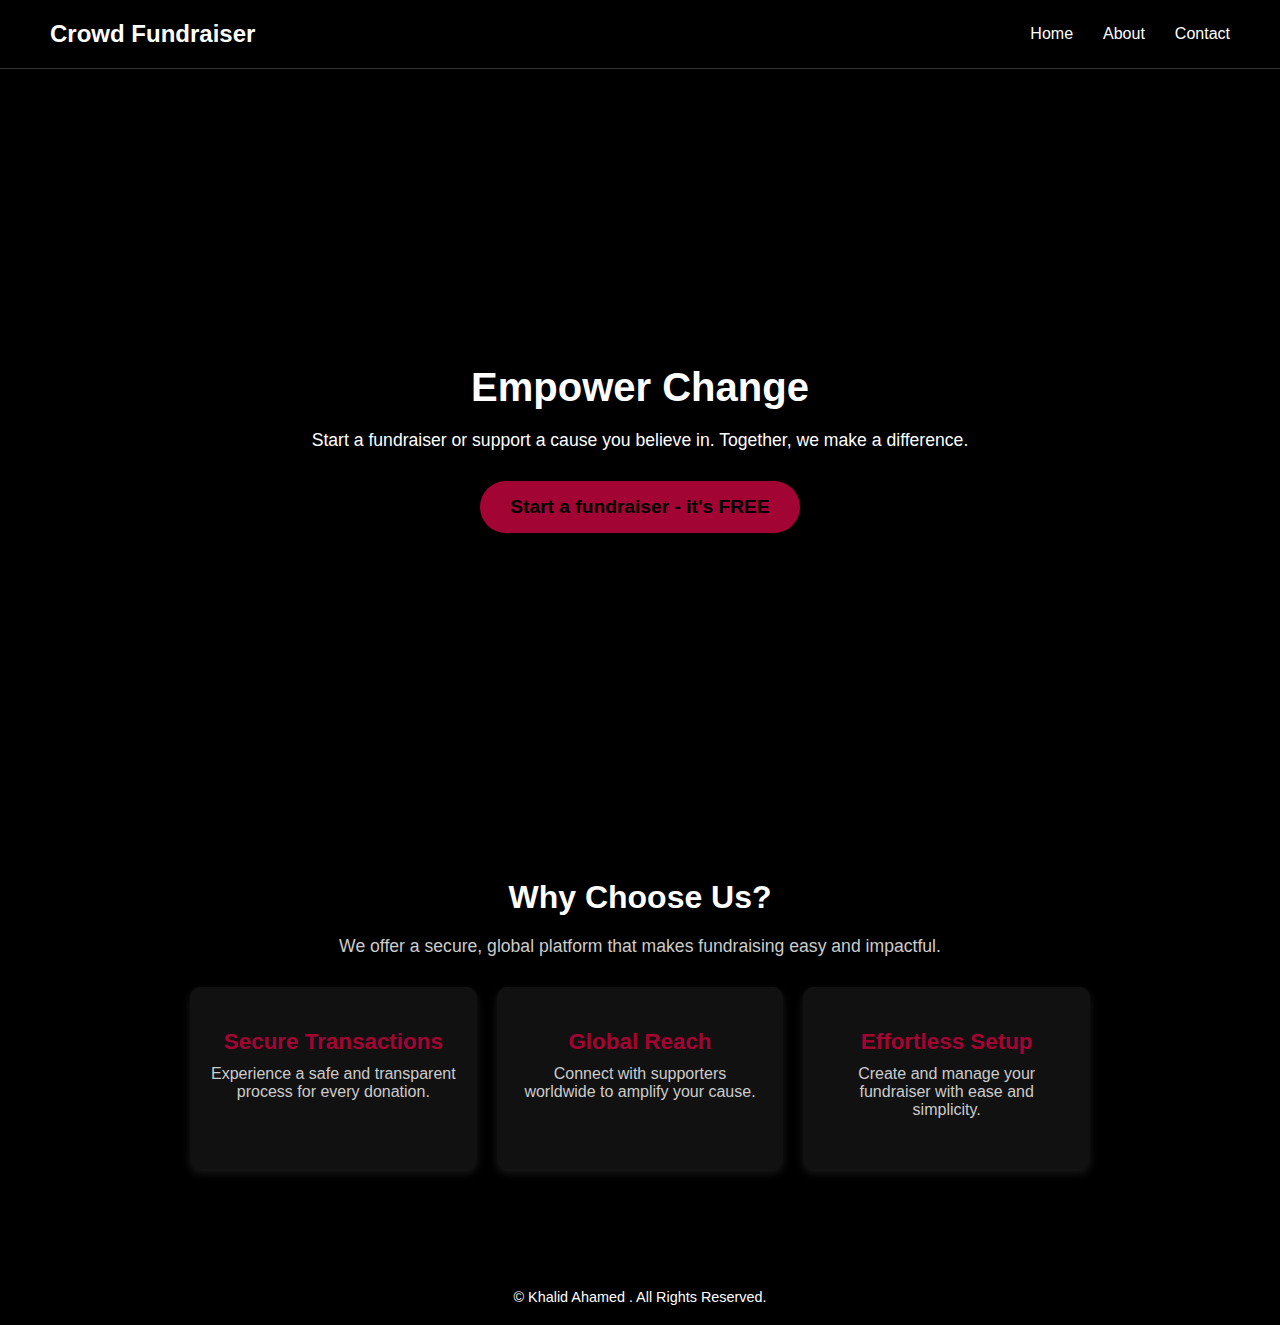
==== index.html @ 4c6d7e27 "div image small" ====
<!DOCTYPE html>
<html lang="en">
<head>
    <meta charset="UTF-8">
    <meta name="viewport" content="width=device-width, initial-scale=1.0">
    <link rel="stylesheet" href="css/style.css">
    <title>Crowd Fundraiser</title>
</head>
<body>
    <header class="navbar">
        <div class="logo">Crowd Fundraiser</div>
        <nav>
            <ul class="nav-links">
                <li><a href="#home">Home</a></li>
                <li><a href="#about">About</a></li>
                <li><a href="#">Contact</a></li> <!-- Leave as it is -->
            </ul>
        </nav>
        
    </header>

   <!-- Hero Section -->
<section class="hero" id="home">
    <div class="hero-content">
        <h1>Empower Change</h1>
        <p>Start a fundraiser or support a cause you believe in. Together, we make a difference.</p>
        <a href="./projects.html" class="cta-button">Start a fundraiser - it's FREE</a>
    </div>
</section>

<!-- About Section -->
<section class="about" id="about">
    <h2>Why Choose Us?</h2>
    <p>We offer a secure, global platform that makes fundraising easy and impactful.</p>
    <div class="features">
        <div class="feature-box">
            <h3>Secure Transactions</h3>
            <p>Experience a safe and transparent process for every donation.</p>
        </div>
        <div class="feature-box">
            <h3>Global Reach</h3>
            <p>Connect with supporters worldwide to amplify your cause.</p>
        </div>
        <div class="feature-box">
            <h3>Effortless Setup</h3>
            <p>Create and manage your fundraiser with ease and simplicity.</p>
        </div>
    </div>
</section>


    <footer>
        <p>&copy; Khalid Ahamed . All Rights Reserved.</p>
    </footer>
</body>
</html>
---- css/style.css ----
/* General Reset */
body, h1, h2, p, ul, li, a {
    margin: 0;
    padding: 0;
    box-sizing: border-box;
    font-family: Inter, "Helvetica Neue", "San Francisco", sans-serif;
}

/* Background and Text Colors */
body {
    background-color: #000; /* Black background */
    color: #fff;           /* White text */
}

html {
    scroll-behavior: smooth;
}


/* Navbar */
.navbar {
    display: flex;
    justify-content: space-between;
    align-items: center;
    padding: 20px 50px;
    background-color: #000;
    color: #fff;
    position: sticky;
    top: 0;
    z-index: 1000;
    border-bottom: 1px solid #333;
}

.navbar .logo {
    font-size: 1.5rem;
    font-weight: bold;
}

.nav-links {
    list-style: none;
    display: flex;
    gap: 30px;
}

.nav-links li a {
    text-decoration: none;
    color: #fff;
    font-size: 1rem;
    transition: color 0.3s;
}

.nav-links li a:hover {
    color: #ffcc00;
}

/* Hero Section */
.hero {
    height: 80vh;
    display: flex;
    flex-direction: column;
    justify-content: center;
    align-items: center;
    text-align: center;
    color: #fff;
    padding: 20px;
}

.hero-content h1 {
    font-size: 2.5rem;
    margin-bottom: 20px;
}

.hero-content p {
    font-size: 1.1rem;
    margin-bottom: 30px;
}

.cta-button {
    padding: 15px 30px;
    background: rgb(162, 5, 52);
    color: #000;
    font-size: 1.2rem;
    font-weight: bold;
    text-decoration: none;
    border-radius: 30px;
    transition: all 0.3s ease;
    display: inline-block;
    text-align: center;
}

.cta-button:hover {
    background-color:rgb(227, 0, 68);
    color: #fff;
    transform: scale(1.09);
    box-shadow: 0 10px 20px rgba(255, 255, 255, 0.4);
}

.cta-button:active {
    transform: scale(0.95); /* Simulate press-down effect */
    box-shadow: 0 5px 10px rgba(0, 128, 255, 0.2); /* Adjust shadow to look pressed */
    background-color: #3c3c3c; /* Darker blue to indicate a click */
}



/* About Section */
.about {
    padding: 50px 20px;
    max-width: 900px;
    margin: 0 auto;
    text-align: center;
}

.about h2 {
    font-size: 2rem;
    margin-bottom: 20px;
}

.about p {
    font-size: 1.1rem;
    margin-bottom: 30px;
    color: #ccc;
}

.features {
    display: flex;
    justify-content: space-around;
    gap: 20px;
    margin-top: 30px;
}

.feature-box {
    width: 30%;
    padding: 20px;
    background-color: #111;
    border-radius: 10px;
    text-align: center;
    box-shadow: 0 4px 8px rgba(255, 255, 255, 0.1);
    transition: transform 0.3s ease, box-shadow 0.3s ease;
}

.feature-box h3 {
    font-size: 1.4rem;
    margin-bottom: 10px;
    color: rgb(162, 5, 52);
}

.feature-box p {
    font-size: 1rem;
    color: #ccc;
}

.feature-box:hover {
    transform: translateY(-5px);
    box-shadow: 0 6px 12px rgba(255, 255, 255, 0.2);
}

/* Footer */
footer {
    text-align: center;
    padding: 20px;
    background: #000;
    color: #fff;
    font-size: 0.9rem;
    margin-top: 50px;
}
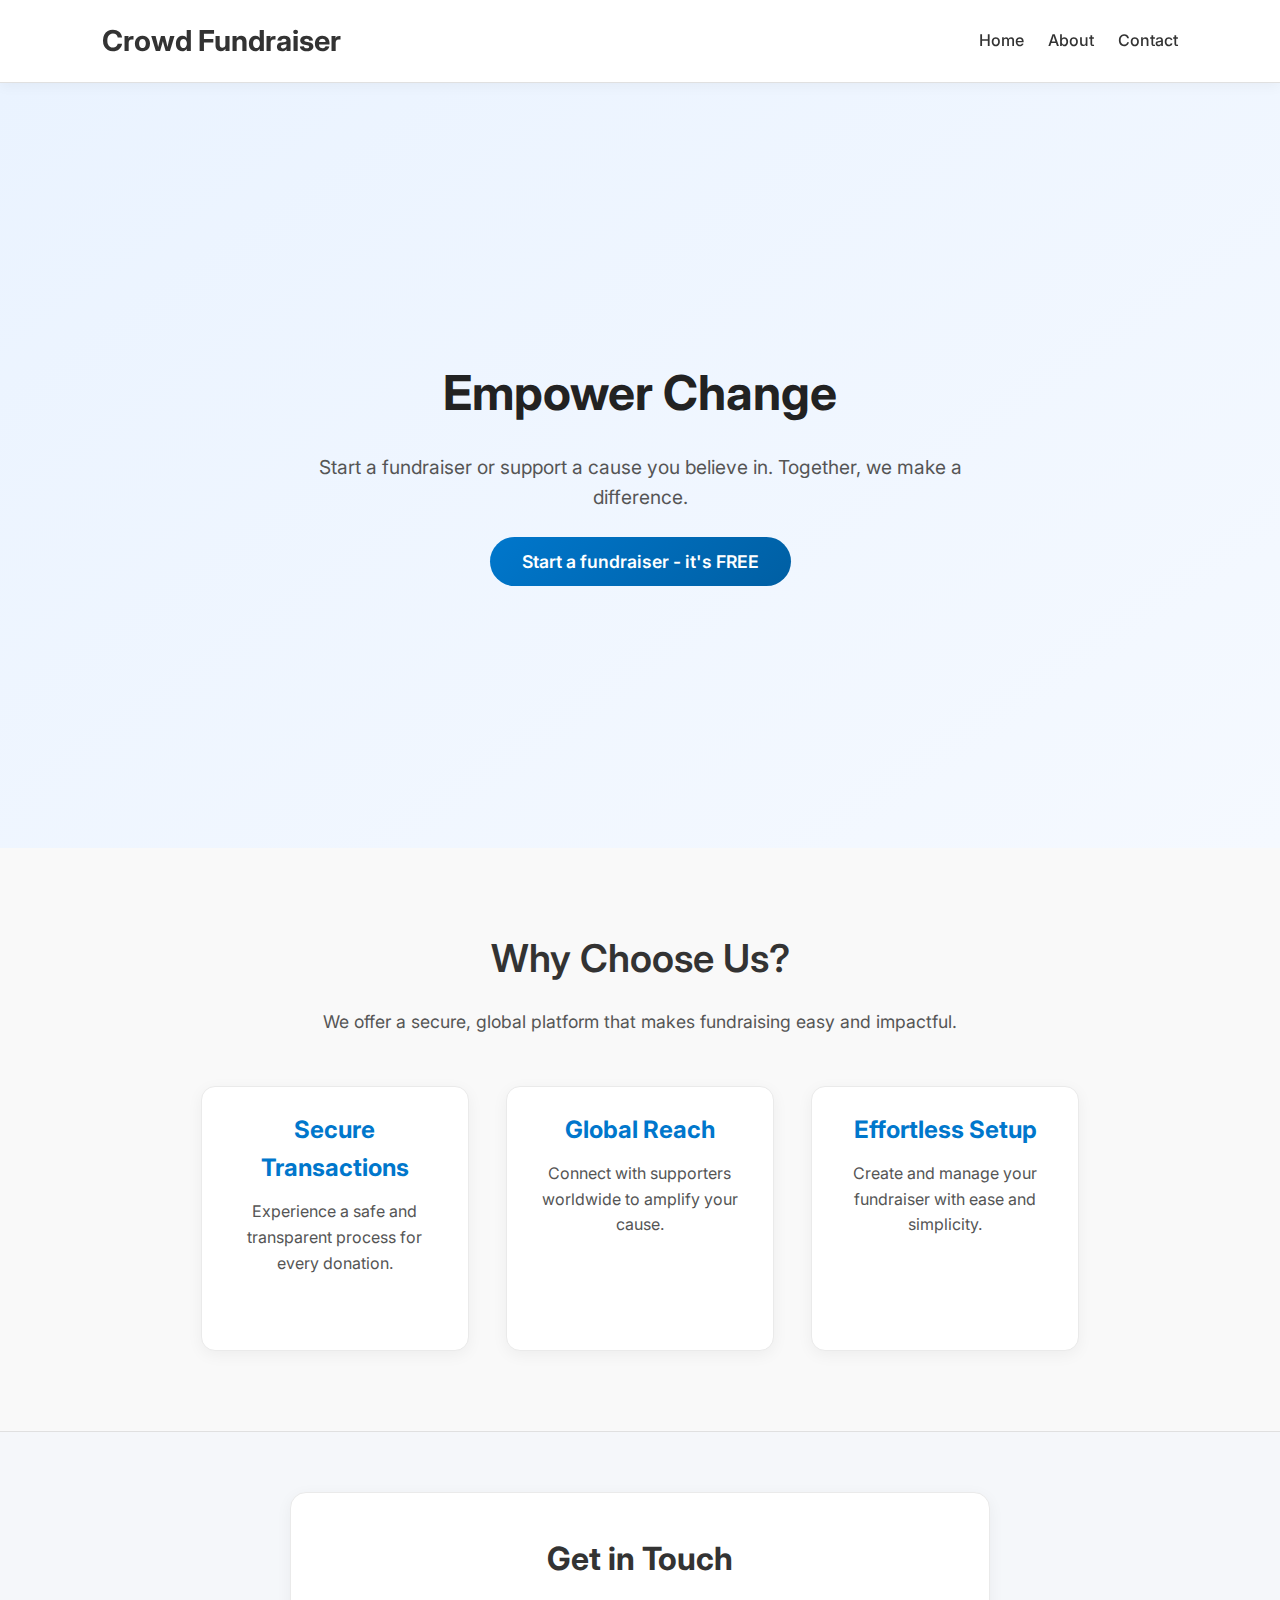
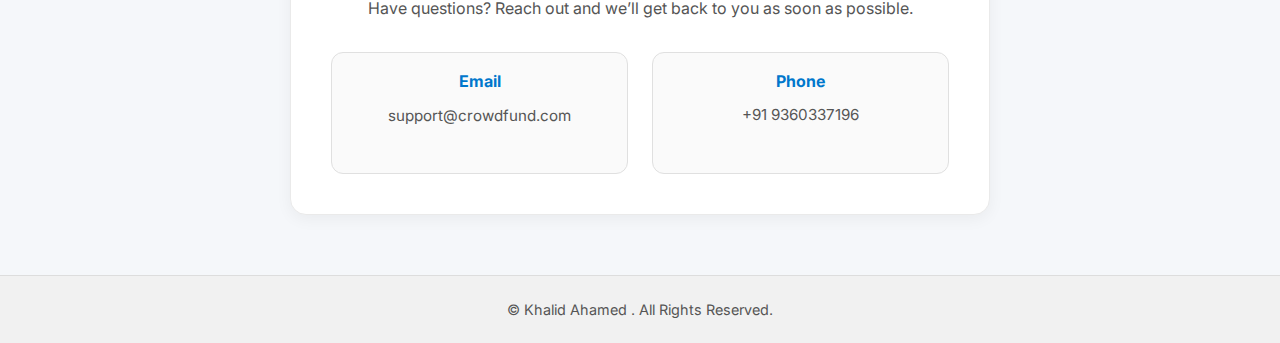
==== commit c0236b47: "foaifhoaishfoiasifa" ====
--- a/index.html
+++ b/index.html
@@ -13,7 +13,7 @@
             <ul class="nav-links">
                 <li><a href="#home">Home</a></li>
                 <li><a href="#about">About</a></li>
-                <li><a href="#">Contact</a></li> <!-- Leave as it is -->
+                <li><a href="#contact">Contact</a></li> <!-- Leave as it is -->
             </ul>
         </nav>
         
@@ -49,6 +49,32 @@
 </section>
 
 
+<!-- Contact Section -->
+<section class="contact" id="contact">
+    <div class="contact-box">
+        <h2>Get in Touch</h2>
+        <p>Have questions? Reach out and we’ll get back to you as soon as possible.</p>
+        <div class="contact-grid">
+            <div class="contact-item">
+                <h3>Email</h3>
+                <a href="mailto:support@crowdfund.com">support@crowdfund.com</a>
+            </div>
+            <div class="contact-item">
+                <h3>Phone</h3>
+                <p>+91 9360337196</p>
+            </div>
+            <!-- <div class="contact-item">
+                <h3>Address</h3>
+                <p>123 Fundraiser St, NY 10001</p>
+            </div> -->
+        </div>
+    </div>
+</section>
+
+
+
+
+
     <footer>
         <p>&copy; Khalid Ahamed . All Rights Reserved.</p>
     </footer>
--- a/css/style.css
+++ b/css/style.css
@@ -1,166 +1,260 @@
-/* General Reset */
-body, h1, h2, p, ul, li, a {
+/* Google Font Import */
+@import url('https://fonts.googleapis.com/css2?family=Inter:wght@400;500;600;700&display=swap');
+
+/* Global Reset */
+* {
     margin: 0;
     padding: 0;
     box-sizing: border-box;
-    font-family: Inter, "Helvetica Neue", "San Francisco", sans-serif;
-}
-
-/* Background and Text Colors */
+}
+
 body {
-    background-color: #000; /* Black background */
-    color: #fff;           /* White text */
+    font-family: 'Inter', sans-serif;
+    background-color: #f9f9f9;
+    color: #333;
+    line-height: 1.6;
+    scroll-behavior: smooth;
+    overflow-x: hidden;
 }
 
 html {
     scroll-behavior: smooth;
 }
 
-
 /* Navbar */
 .navbar {
     display: flex;
     justify-content: space-between;
     align-items: center;
-    padding: 20px 50px;
-    background-color: #000;
-    color: #fff;
+    padding: 18px 8%;
+    background-color: rgba(255, 255, 255, 0.95);
     position: sticky;
     top: 0;
-    z-index: 1000;
-    border-bottom: 1px solid #333;
+    z-index: 999;
+    border-bottom: 1px solid #e0e0e0;
+    box-shadow: 0 4px 12px rgba(0, 0, 0, 0.04);
 }
 
 .navbar .logo {
-    font-size: 1.5rem;
-    font-weight: bold;
+    font-size: 1.8rem;
+    font-weight: 700;
+    color: #333;
 }
 
 .nav-links {
     list-style: none;
     display: flex;
-    gap: 30px;
+    gap: 24px;
 }
 
 .nav-links li a {
     text-decoration: none;
-    color: #fff;
+    color: #333;
+    font-weight: 500;
     font-size: 1rem;
     transition: color 0.3s;
 }
 
 .nav-links li a:hover {
-    color: #ffcc00;
+    color: #0077cc;
 }
 
 /* Hero Section */
 .hero {
-    height: 80vh;
-    display: flex;
-    flex-direction: column;
+    height: 85vh;
+    min-height: 500px;
+    display: flex;
     justify-content: center;
     align-items: center;
     text-align: center;
-    color: #fff;
-    padding: 20px;
+    padding: 0 20px;
+    background: linear-gradient(145deg, #eaf3ff, #f5f9ff);
 }
 
 .hero-content h1 {
-    font-size: 2.5rem;
+    font-size: 3rem;
     margin-bottom: 20px;
+    font-weight: 700;
+    color: #222;
 }
 
 .hero-content p {
+    font-size: 1.2rem;
+    max-width: 700px;
+    margin: 0 auto 35px;
+    color: #555;
+}
+
+.cta-button {
+    padding: 14px 32px;
+    background: linear-gradient(135deg, #0077cc, #005fa3);
+    color: white;
     font-size: 1.1rem;
-    margin-bottom: 30px;
-}
-
-.cta-button {
-    padding: 15px 30px;
-    background: rgb(162, 5, 52);
-    color: #000;
-    font-size: 1.2rem;
-    font-weight: bold;
+    font-weight: 600;
     text-decoration: none;
     border-radius: 30px;
     transition: all 0.3s ease;
-    display: inline-block;
-    text-align: center;
 }
 
 .cta-button:hover {
-    background-color:rgb(227, 0, 68);
-    color: #fff;
-    transform: scale(1.09);
-    box-shadow: 0 10px 20px rgba(255, 255, 255, 0.4);
-}
-
-.cta-button:active {
-    transform: scale(0.95); /* Simulate press-down effect */
-    box-shadow: 0 5px 10px rgba(0, 128, 255, 0.2); /* Adjust shadow to look pressed */
-    background-color: #3c3c3c; /* Darker blue to indicate a click */
-}
-
-
+    background: linear-gradient(135deg, #005fa3, #0077cc);
+    transform: translateY(-3px);
+    box-shadow: 0 8px 20px rgba(0, 119, 204, 0.3);
+}
 
 /* About Section */
 .about {
-    padding: 50px 20px;
-    max-width: 900px;
+    padding: 80px 8%;
+    max-width: 1100px;
     margin: 0 auto;
     text-align: center;
 }
 
 .about h2 {
-    font-size: 2rem;
-    margin-bottom: 20px;
+    font-size: 2.4rem;
+    margin-bottom: 18px;
+    font-weight: 600;
+    color: #333;
 }
 
 .about p {
     font-size: 1.1rem;
-    margin-bottom: 30px;
-    color: #ccc;
-}
-
+    margin-bottom: 50px;
+    color: #555;
+}
+
+/* Feature Boxes */
 .features {
     display: flex;
     justify-content: space-around;
     gap: 20px;
-    margin-top: 30px;
+    flex-wrap: wrap;
+    margin-top: 40px;
 }
 
 .feature-box {
     width: 30%;
-    padding: 20px;
-    background-color: #111;
-    border-radius: 10px;
-    text-align: center;
-    box-shadow: 0 4px 8px rgba(255, 255, 255, 0.1);
+    min-width: 260px;
+    padding: 24px;
+    background-color: #fff;
+    border-radius: 14px;
+    text-align: center;
+    box-shadow: 0 4px 16px rgba(0, 0, 0, 0.05);
     transition: transform 0.3s ease, box-shadow 0.3s ease;
+    border: 1px solid #eaeaea;
 }
 
 .feature-box h3 {
-    font-size: 1.4rem;
-    margin-bottom: 10px;
-    color: rgb(162, 5, 52);
+    font-size: 1.5rem;
+    margin-bottom: 12px;
+    color: #0077cc;
 }
 
 .feature-box p {
     font-size: 1rem;
-    color: #ccc;
+    color: #555;
 }
 
 .feature-box:hover {
-    transform: translateY(-5px);
-    box-shadow: 0 6px 12px rgba(255, 255, 255, 0.2);
+    transform: translateY(-6px);
+    box-shadow: 0 8px 24px rgba(0, 149, 255, 0.451);
 }
 
 /* Footer */
 footer {
     text-align: center;
-    padding: 20px;
-    background: #000;
-    color: #fff;
+    padding: 22px 10px;
+    background: #f1f1f1;
+    color: #555;
     font-size: 0.9rem;
-    margin-top: 50px;
-}
+    border-top: 1px solid #ddd;
+}
+
+/* Contact Section */
+.contact {
+    padding: 60px 20px;
+    background: #f5f7fa;
+    color: #333;
+    border-top: 1px solid #e0e0e0;
+    display: flex;
+    justify-content: center;
+    align-items: center;
+    flex-wrap: wrap;
+}
+
+.contact-box {
+    max-width: 700px;
+    width: 100%;
+    margin: 0 auto;
+    text-align: center;
+    padding: 40px;
+    background: white;
+    border: 1px solid #eaeaea;
+    border-radius: 16px;
+    box-shadow: 0 4px 16px rgba(0, 0, 0, 0.05);
+}
+
+.contact h2 {
+    font-size: 2rem;
+    margin-bottom: 12px;
+}
+
+.contact p {
+    font-size: 1rem;
+    margin-bottom: 30px;
+    color: #555;
+}
+
+.contact-grid {
+    display: grid;
+    grid-template-columns: repeat(auto-fit, minmax(180px, 1fr));
+    gap: 24px;
+    margin-top: 20px;
+}
+
+.contact-item {
+    padding: 16px;
+    border-radius: 12px;
+    background: #fafafa;
+    border: 1px solid #e0e0e0;
+    transition: transform 0.3s ease, box-shadow 0.3s ease;
+}
+
+.contact-item h3 {
+    font-size: 1rem;
+    margin-bottom: 8px;
+    color: #0077cc;
+}
+
+.contact-item p, .contact-item a {
+    font-size: 0.95rem;
+    color: #555;
+    text-decoration: none;
+}
+
+.contact-item:hover {
+    transform: translateY(-4px);
+    box-shadow: 0 8px 20px rgba(0, 119, 204, 0.1);
+}
+
+/* Responsive Tweaks */
+@media (max-width: 768px) {
+    .hero-content h1 {
+        font-size: 2.4rem;
+    }
+
+    .feature-box {
+        width: 100%;
+    }
+}
+
+@media (max-width: 480px) {
+    .cta-button {
+        padding: 12px 24px;
+        font-size: 1rem;
+    }
+
+    .contact-box {
+        padding: 24px;
+    }
+}
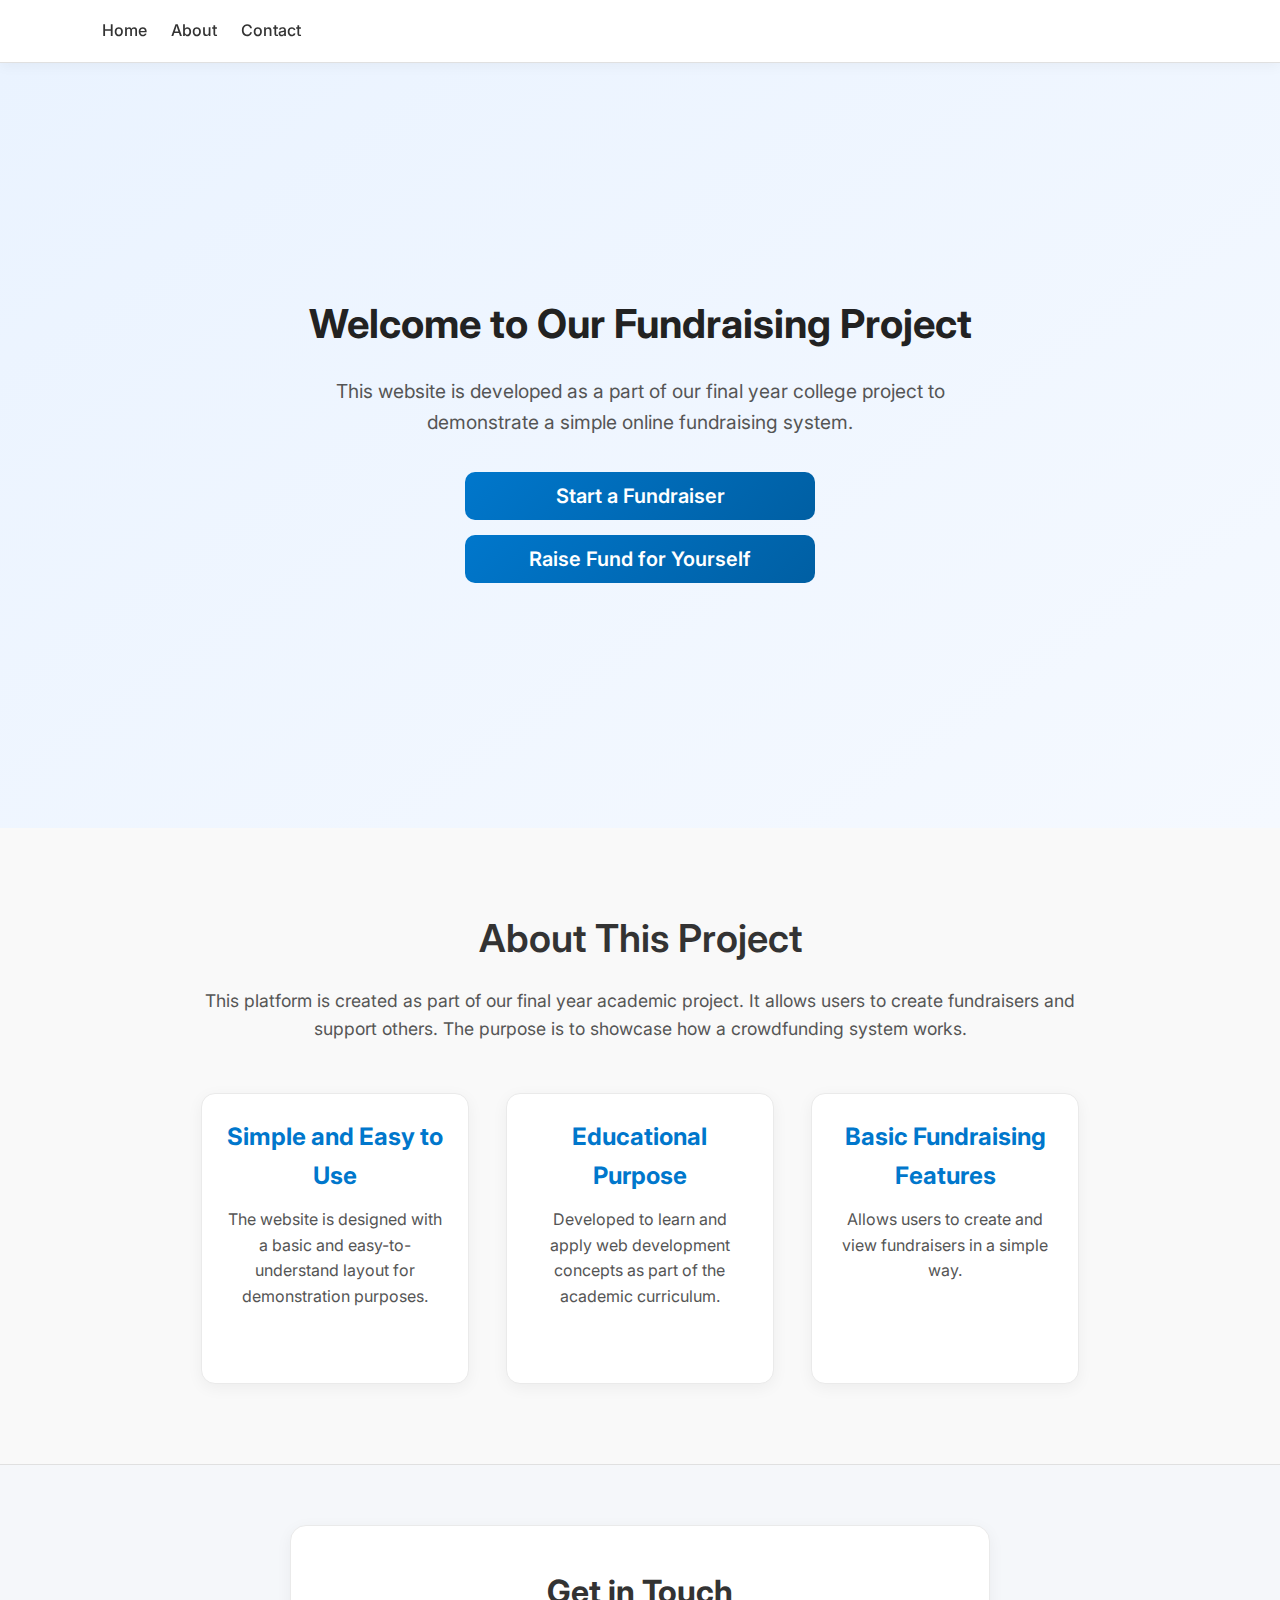
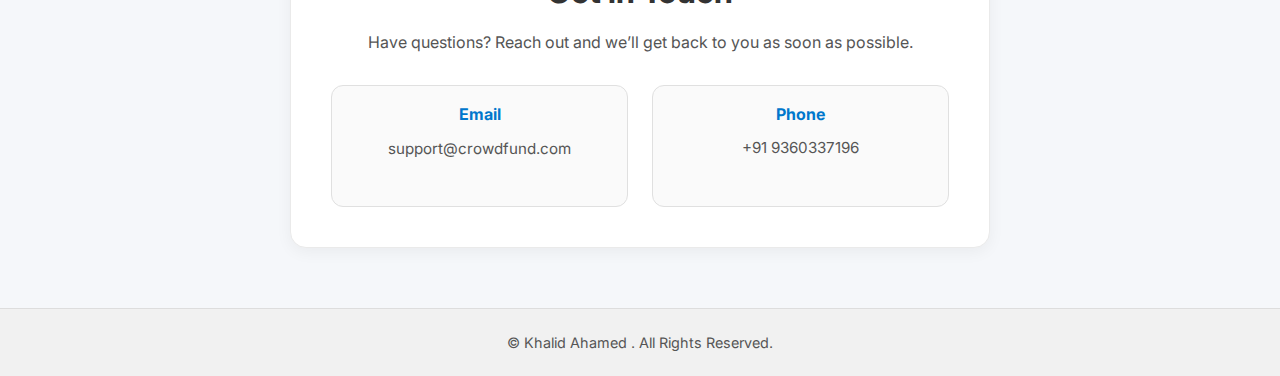
==== commit 6931ac0a: "added new button and styles" ====
--- a/index.html
+++ b/index.html
@@ -8,7 +8,7 @@
 </head>
 <body>
     <header class="navbar">
-        <div class="logo">Crowd Fundraiser</div>
+        <!-- <div class="logo">Crowd Fundraiser</div> -->
         <nav>
             <ul class="nav-links">
                 <li><a href="#home">Home</a></li>
@@ -20,33 +20,43 @@
     </header>
 
    <!-- Hero Section -->
-<section class="hero" id="home">
+   <section class="hero" id="home">
     <div class="hero-content">
-        <h1>Empower Change</h1>
-        <p>Start a fundraiser or support a cause you believe in. Together, we make a difference.</p>
-        <a href="./projects.html" class="cta-button">Start a fundraiser - it's FREE</a>
+        <h1 style="font-size: 40px; font-weight: bold;">Welcome to Our Fundraising Project</h1>
+        <p>This website is developed as a part of our final year college project to demonstrate a simple online fundraising system.</p>
+
+        <a href="projects.html" class="cta-button" target="_blank" 
+        style="display: flex; justify-content: center; align-items: center; width: 50%; margin: 15px auto; text-align: center; padding: 8px 16px; font-size: 20px; border-radius: 10px;">
+        Start a Fundraiser
+        </a>
+
+        <a href="./user.html" class="cta-button" target="_blank" 
+        style="display: flex; justify-content: center; align-items: center; width: 50%; margin: 15px auto; text-align: center; padding: 8px 16px; font-size: 20px; border-radius: 10px;">
+        Raise Fund for Yourself
+        </a>
     </div>
 </section>
 
 <!-- About Section -->
 <section class="about" id="about">
-    <h2>Why Choose Us?</h2>
-    <p>We offer a secure, global platform that makes fundraising easy and impactful.</p>
+    <h2>About This Project</h2>
+    <p>This platform is created as part of our final year academic project. It allows users to create fundraisers and support others. The purpose is to showcase how a crowdfunding system works.</p>
     <div class="features">
         <div class="feature-box">
-            <h3>Secure Transactions</h3>
-            <p>Experience a safe and transparent process for every donation.</p>
+            <h3>Simple and Easy to Use</h3>
+            <p>The website is designed with a basic and easy-to-understand layout for demonstration purposes.</p>
         </div>
         <div class="feature-box">
-            <h3>Global Reach</h3>
-            <p>Connect with supporters worldwide to amplify your cause.</p>
+            <h3>Educational Purpose</h3>
+            <p>Developed to learn and apply web development concepts as part of the academic curriculum.</p>
         </div>
         <div class="feature-box">
-            <h3>Effortless Setup</h3>
-            <p>Create and manage your fundraiser with ease and simplicity.</p>
+            <h3>Basic Fundraising Features</h3>
+            <p>Allows users to create and view fundraisers in a simple way.</p>
         </div>
     </div>
 </section>
+
 
 
 <!-- Contact Section -->
--- a/css/style.css
+++ b/css/style.css
@@ -87,6 +87,8 @@
 
 .cta-button {
     padding: 14px 32px;
+    margin: 1px 0; /* Adds space between buttons */
+
     background: linear-gradient(135deg, #0077cc, #005fa3);
     color: white;
     font-size: 1.1rem;
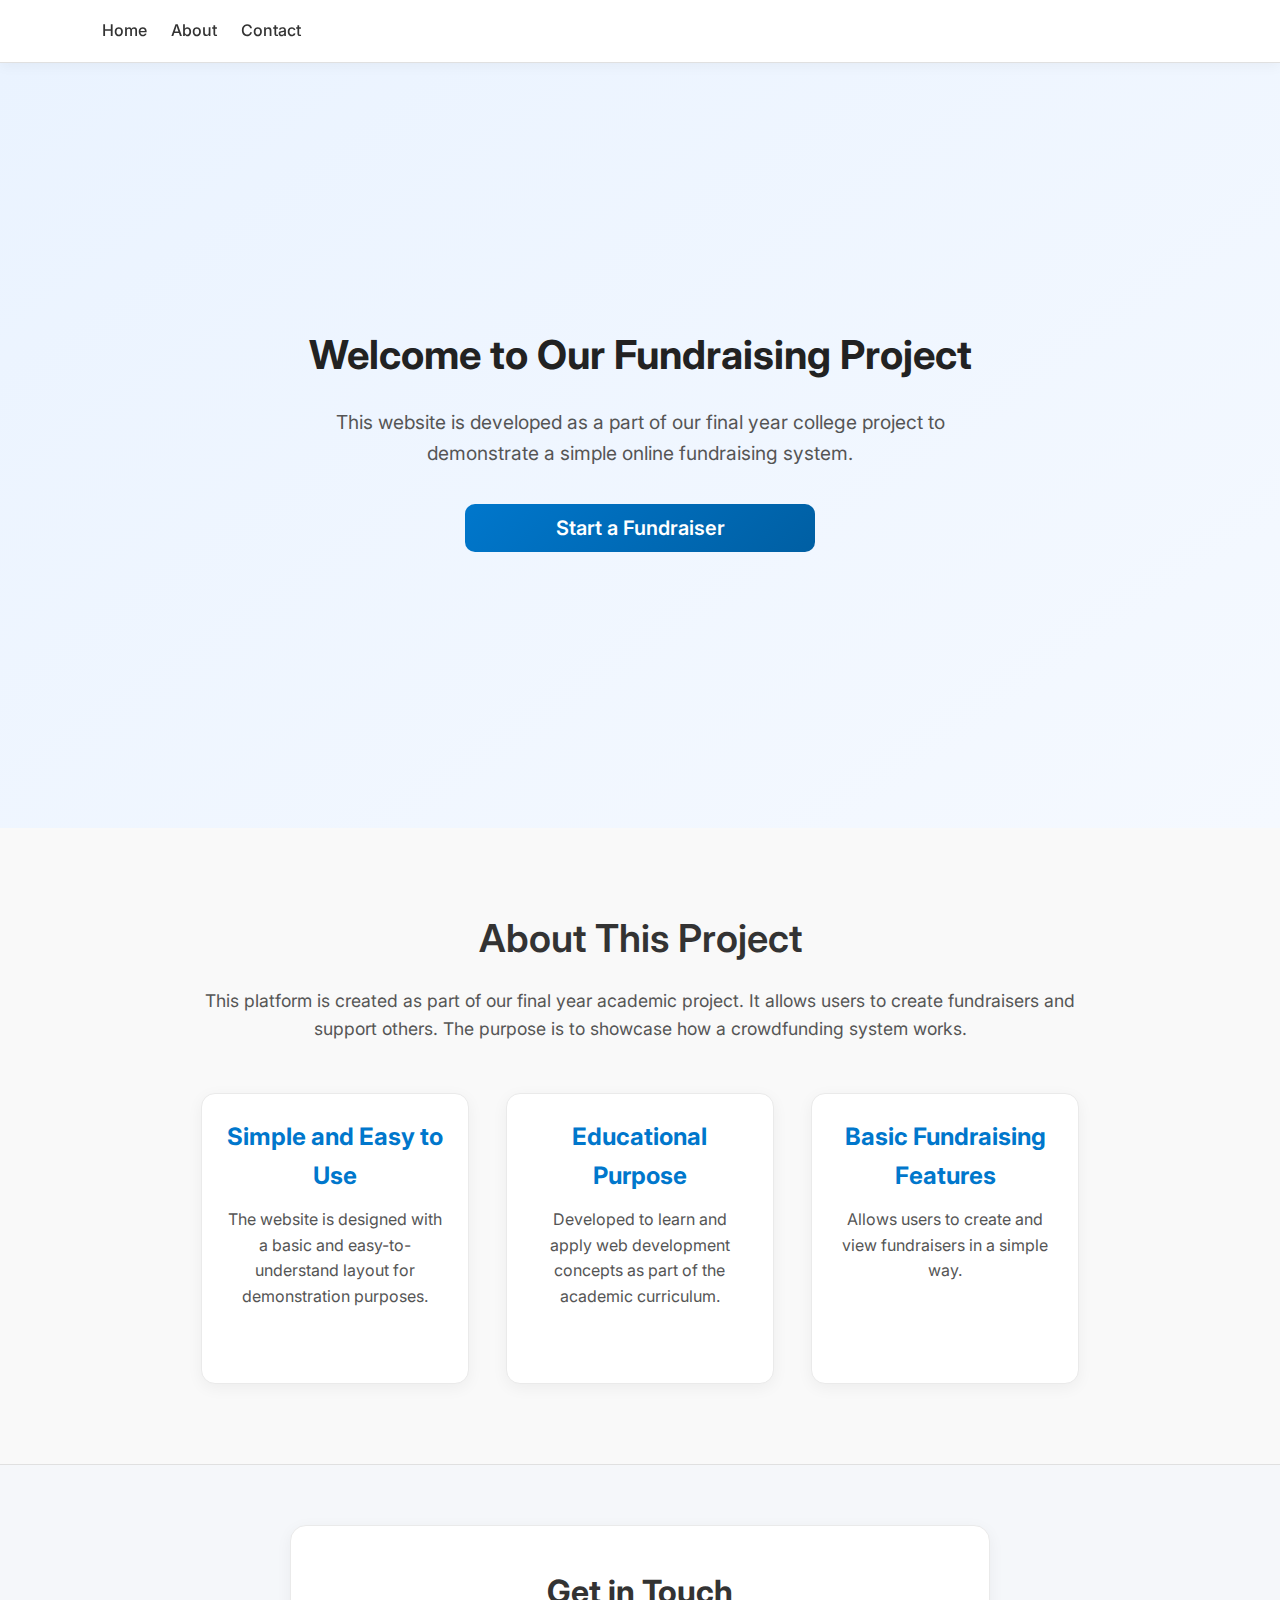
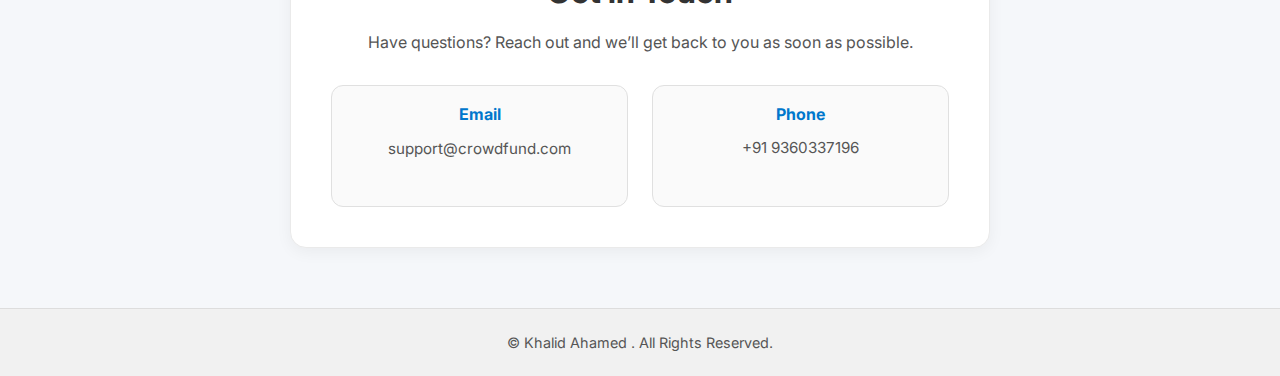
==== commit 2ed2a4ef: "added payment page" ====
--- a/index.html
+++ b/index.html
@@ -30,10 +30,10 @@
         Start a Fundraiser
         </a>
 
-        <a href="./user.html" class="cta-button" target="_blank" 
+        <!-- <a href="./user.html" class="cta-button" target="_blank" 
         style="display: flex; justify-content: center; align-items: center; width: 50%; margin: 15px auto; text-align: center; padding: 8px 16px; font-size: 20px; border-radius: 10px;">
         Raise Fund for Yourself
-        </a>
+        </a> -->
     </div>
 </section>
 
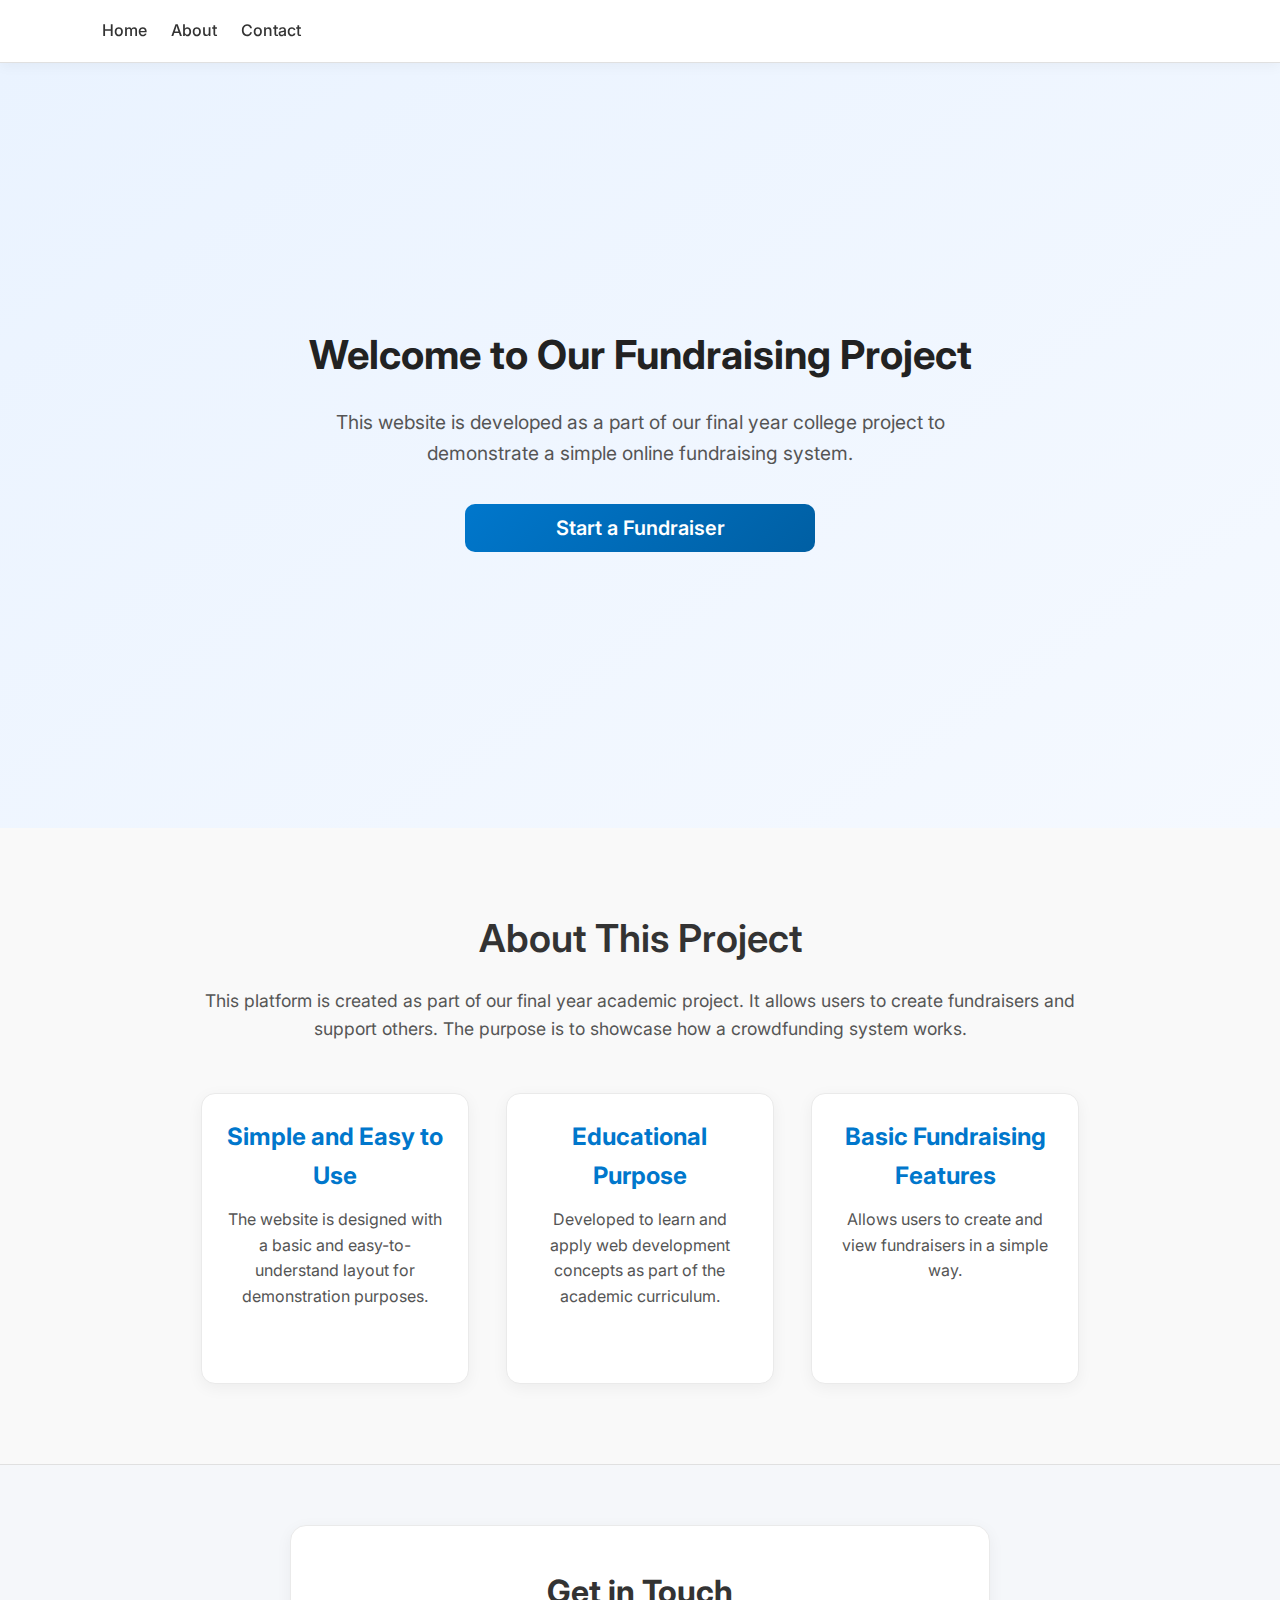
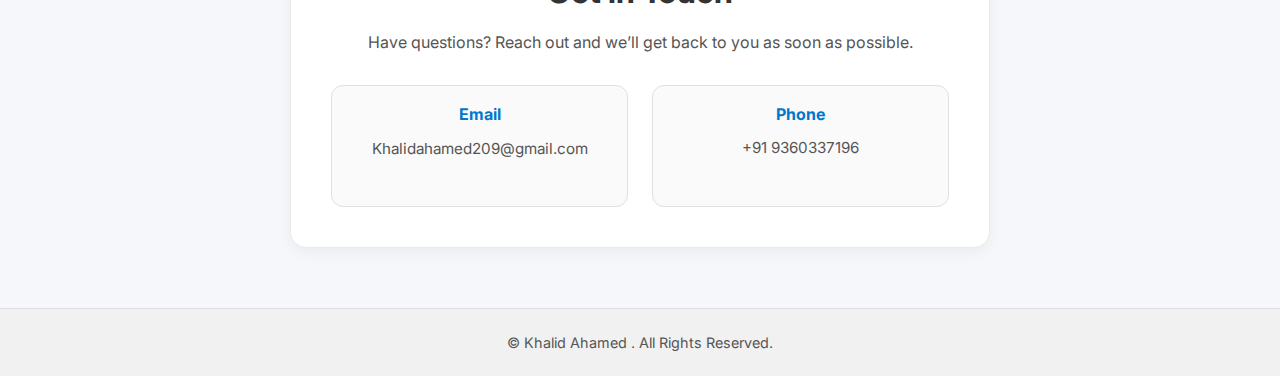
==== commit 6db35e0f: "added email khalid" ====
--- a/index.html
+++ b/index.html
@@ -67,7 +67,7 @@
         <div class="contact-grid">
             <div class="contact-item">
                 <h3>Email</h3>
-                <a href="mailto:support@crowdfund.com">support@crowdfund.com</a>
+                <a href="mailto:Khalidahamed209@gmail.com">Khalidahamed209@gmail.com</a>
             </div>
             <div class="contact-item">
                 <h3>Phone</h3>
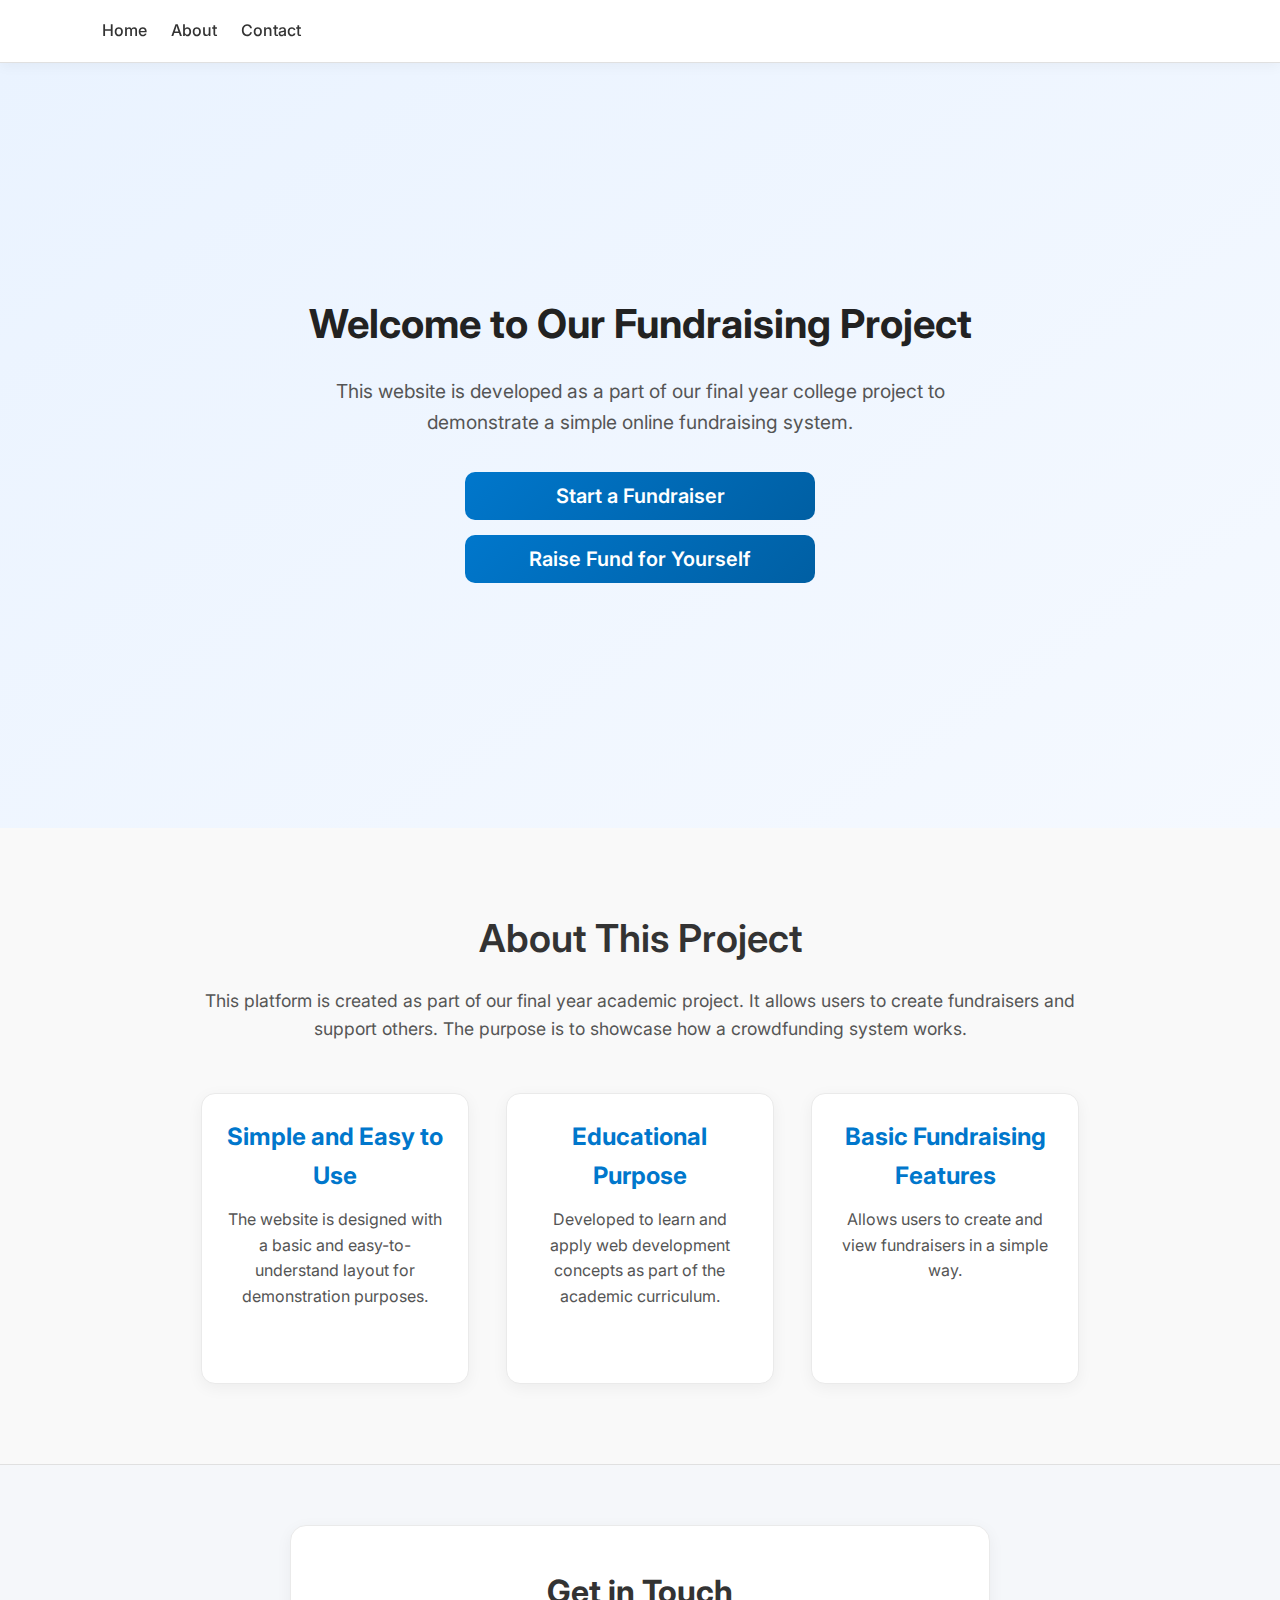
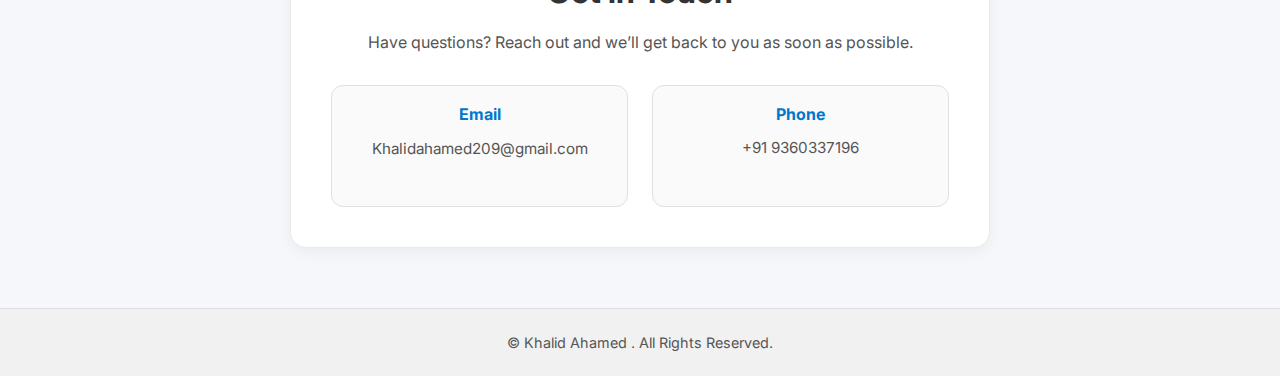
==== commit cc008e19: "mereged new branch" ====
--- a/index.html
+++ b/index.html
@@ -3,6 +3,21 @@
 <head>
     <meta charset="UTF-8">
     <meta name="viewport" content="width=device-width, initial-scale=1.0">
+    <script>
+        document.getElementById("loginButton").addEventListener("click", function() {
+            let email = document.getElementById("email").value;
+            let password = document.getElementById("password").value;
+    
+            // Simple validation (replace this with real authentication logic)
+            if (email === "suhailahamedd27@gmail.com" && password === "yourpassword") {
+                localStorage.setItem("isLoggedIn", "true");  // Store login state
+                window.location.href = "index.html";  // Redirect to home page
+            } else {
+                alert("Invalid email or password!");  // Show error message
+            }
+        });
+    </script>
+    
     <link rel="stylesheet" href="css/style.css">
     <title>Crowd Fundraiser</title>
 </head>
@@ -29,6 +44,12 @@
         style="display: flex; justify-content: center; align-items: center; width: 50%; margin: 15px auto; text-align: center; padding: 8px 16px; font-size: 20px; border-radius: 10px;">
         Start a Fundraiser
         </a>
+
+        <!-- Add this button after the "Start a Fundraiser" button in index.html -->
+<a href="user.html" class="cta-button" target="_blank" 
+style="display: flex; justify-content: center; align-items: center; width: 50%; margin: 15px auto; text-align: center; padding: 8px 16px; font-size: 20px; border-radius: 10px;">
+Raise Fund for Yourself
+</a>
 
         <!-- <a href="./user.html" class="cta-button" target="_blank" 
         style="display: flex; justify-content: center; align-items: center; width: 50%; margin: 15px auto; text-align: center; padding: 8px 16px; font-size: 20px; border-radius: 10px;">
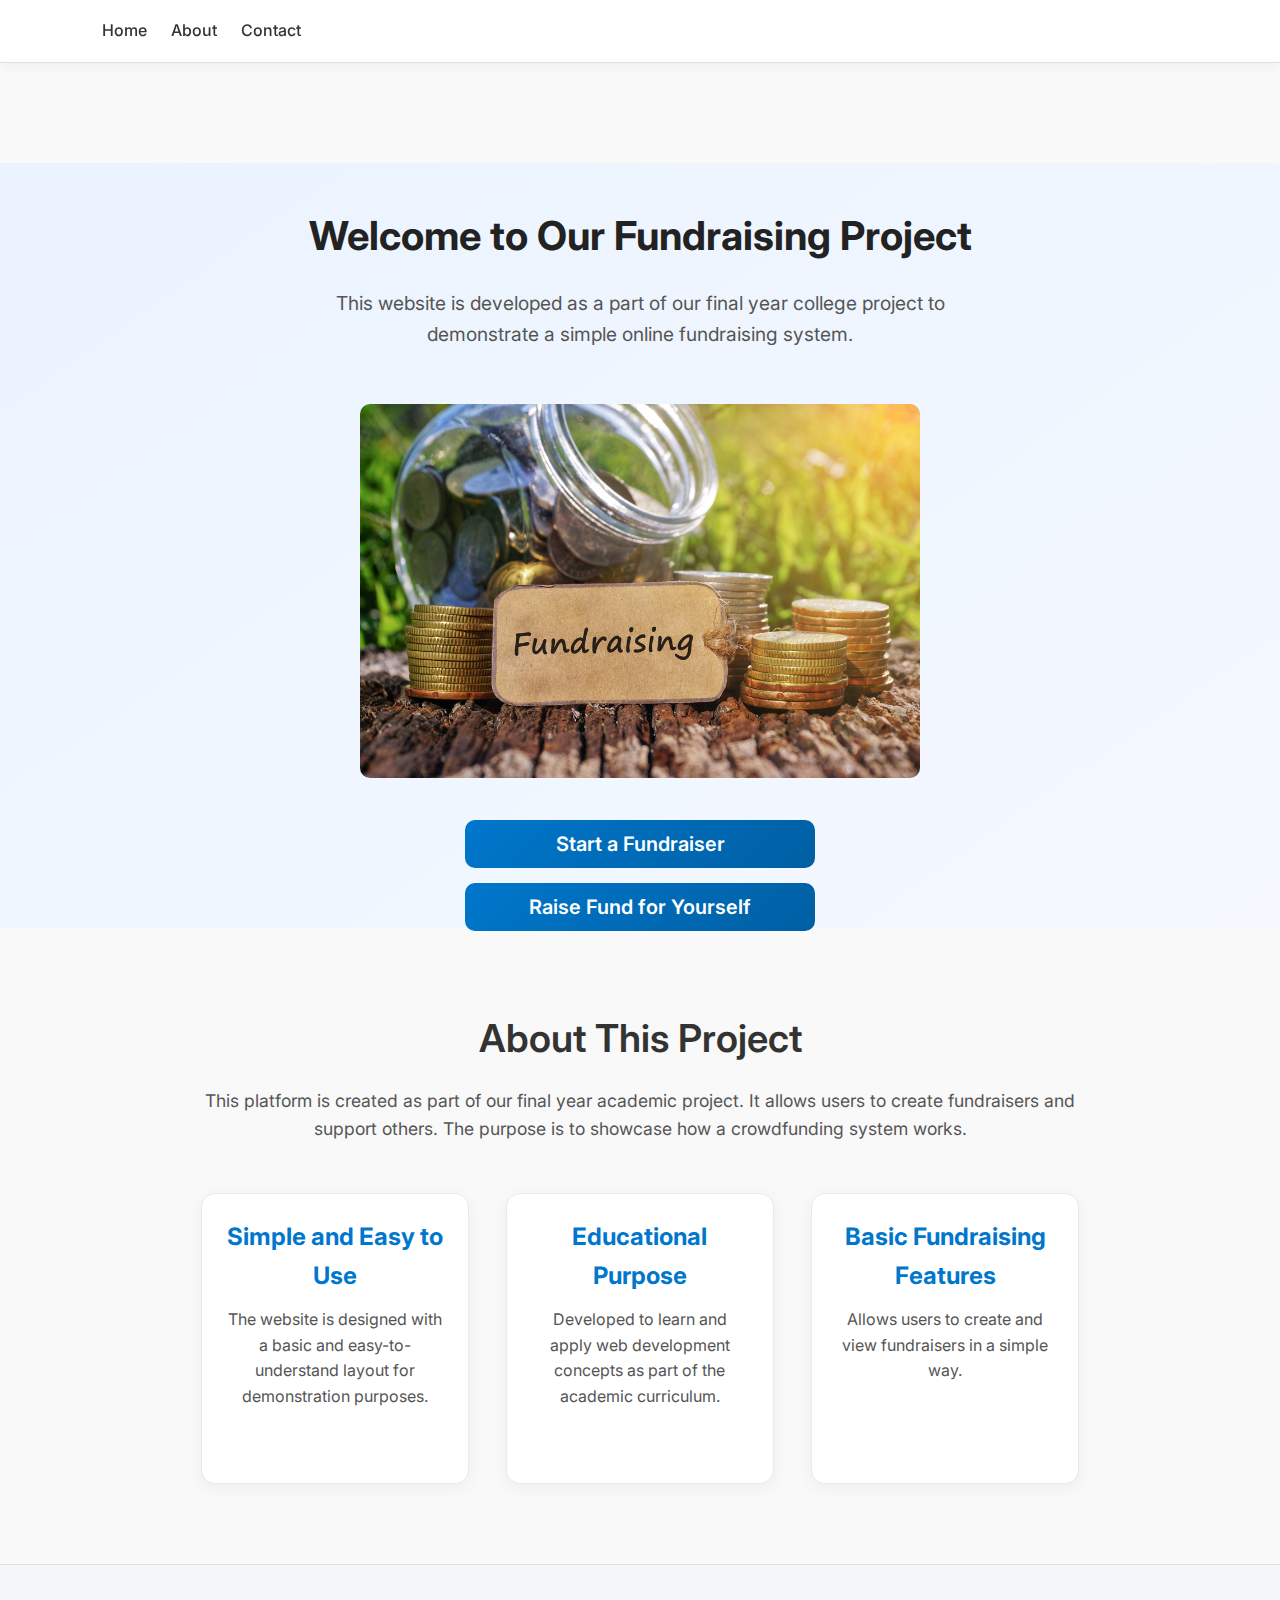
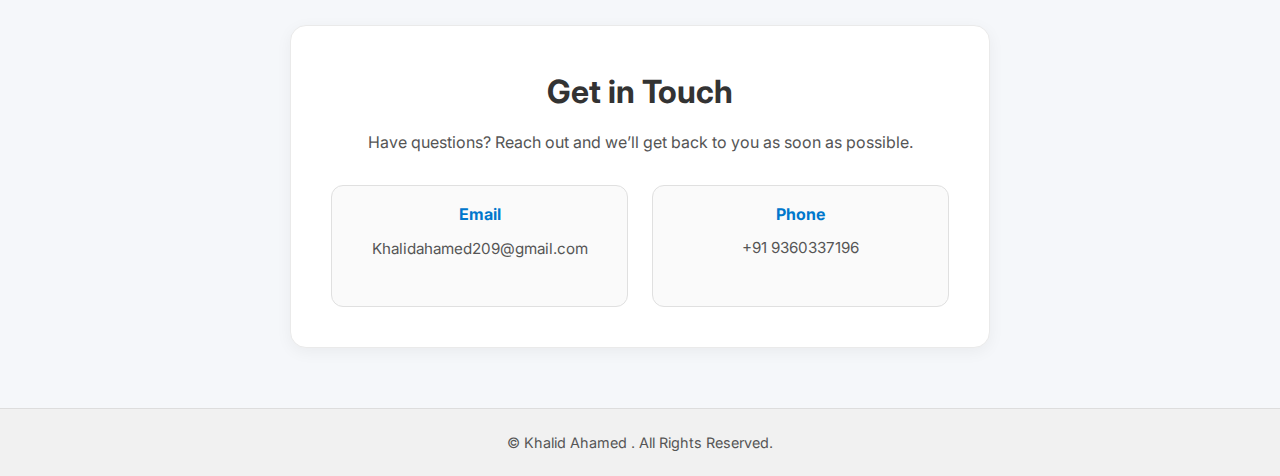
==== commit ef177de2: "ggg" ====
--- a/index.html
+++ b/index.html
@@ -34,29 +34,27 @@
         
     </header>
 
-   <!-- Hero Section -->
-   <section class="hero" id="home">
+<!-- Hero Section -->
+<section class="hero" id="home">
     <div class="hero-content">
         <h1 style="font-size: 40px; font-weight: bold;">Welcome to Our Fundraising Project</h1>
         <p>This website is developed as a part of our final year college project to demonstrate a simple online fundraising system.</p>
+
+        <!-- Add an Image -->
+        <img src="./assets/image.png" alt="Fundraising Project Banner" style="width: 80%; max-width: 600px; border-radius: 10px; margin: 20px 0;">
 
         <a href="projects.html" class="cta-button" target="_blank" 
         style="display: flex; justify-content: center; align-items: center; width: 50%; margin: 15px auto; text-align: center; padding: 8px 16px; font-size: 20px; border-radius: 10px;">
         Start a Fundraiser
         </a>
 
-        <!-- Add this button after the "Start a Fundraiser" button in index.html -->
-<a href="user.html" class="cta-button" target="_blank" 
-style="display: flex; justify-content: center; align-items: center; width: 50%; margin: 15px auto; text-align: center; padding: 8px 16px; font-size: 20px; border-radius: 10px;">
-Raise Fund for Yourself
-</a>
-
-        <!-- <a href="./user.html" class="cta-button" target="_blank" 
+        <a href="user.html" class="cta-button" target="_blank" 
         style="display: flex; justify-content: center; align-items: center; width: 50%; margin: 15px auto; text-align: center; padding: 8px 16px; font-size: 20px; border-radius: 10px;">
         Raise Fund for Yourself
-        </a> -->
+        </a>
     </div>
 </section>
+
 
 <!-- About Section -->
 <section class="about" id="about">
--- a/css/style.css
+++ b/css/style.css
@@ -24,6 +24,8 @@
 /* Navbar */
 .navbar {
     display: flex;
+    margin-bottom: 100px; /* Adjust this value as needed */
+
     justify-content: space-between;
     align-items: center;
     padding: 18px 8%;
@@ -67,7 +69,8 @@
     justify-content: center;
     align-items: center;
     text-align: center;
-    padding: 0 20px;
+    padding-top: 60px; /* Adjust to create space */
+
     background: linear-gradient(145deg, #eaf3ff, #f5f9ff);
 }
 
